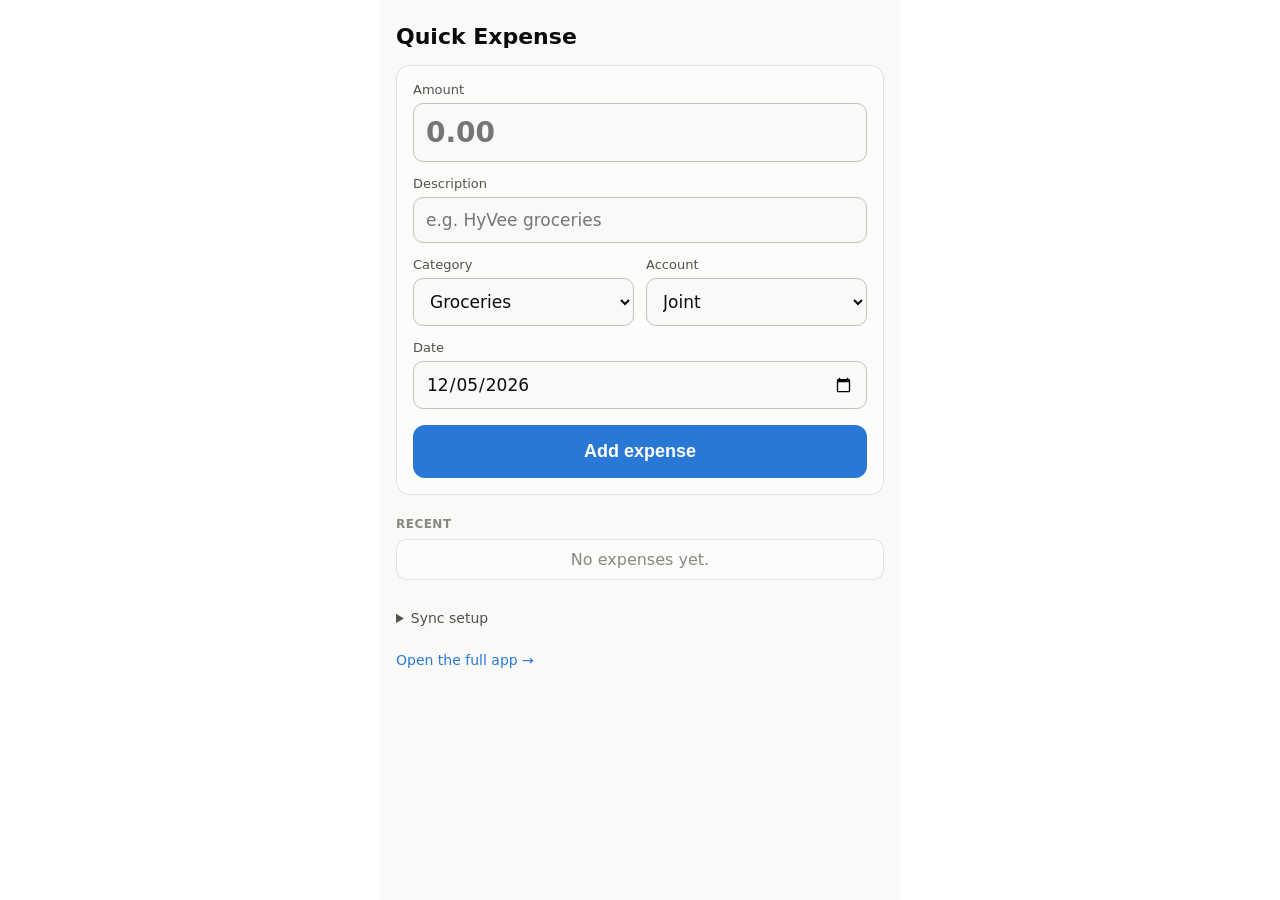
==== quick/index.html @ 9dbb1e1a "Add phone-first Quick Expense page that syncs to the same data A minimal companion at /quick/ for lo" ====
<!DOCTYPE html>
<html lang="en">
<head>
  <meta charset="UTF-8" />
  <meta name="viewport" content="width=device-width, initial-scale=1" />
  <meta name="color-scheme" content="light dark" />
  <meta name="theme-color" content="#0b0b0b" />
  <title>Quick Expense</title>
  <link rel="icon" href="data:image/svg+xml,%3Csvg xmlns='http://www.w3.org/2000/svg' viewBox='0 0 100 100'%3E%3Ctext y='.9em' font-size='90'%3E%F0%9F%92%B8%3C/text%3E%3C/svg%3E" />
  <link rel="stylesheet" href="../styles.css" />
  <style>
    .quick { max-width: 520px; }
    .q-header { display: flex; justify-content: space-between; align-items: center; gap: 8px; padding: 8px 0 16px; }
    .q-header h1 { font-size: 22px; font-weight: 650; }
    .q-form { display: flex; flex-direction: column; gap: 14px; background: var(--surface-1); border: 1px solid var(--border); border-radius: 14px; padding: 16px; }
    .q-field { display: flex; flex-direction: column; gap: 6px; }
    .q-field label { font-size: 13px; color: var(--text-secondary); }
    .q-form input, .q-form select { font: inherit; font-size: 17px; padding: 12px; border-radius: 10px; border: 1px solid var(--axis); background: var(--page); color: var(--text-primary); width: 100%; }
    .q-form input:focus, .q-form select:focus { outline: 2px solid var(--series-1); outline-offset: 1px; border-color: transparent; }
    .q-amount input { font-size: 28px; font-weight: 600; }
    .q-row { display: flex; gap: 12px; }
    .q-row .q-field { flex: 1; min-width: 0; }
    .q-add { font-size: 18px; font-weight: 650; background: var(--series-1); color: #fff; border: none; border-radius: 12px; padding: 16px; cursor: pointer; margin-top: 2px; }
    .q-add:active { filter: brightness(1.1); }
    .q-toast { position: fixed; left: 50%; transform: translateX(-50%); bottom: 24px; background: var(--status-good); color: #fff; padding: 12px 20px; border-radius: 999px; font-weight: 600; font-size: 15px; box-shadow: 0 6px 24px rgba(0,0,0,.25); z-index: 20; }
    .q-toast.warn { background: var(--status-warning); color: #201a00; }
    .q-toast.err { background: var(--status-critical); }
    .q-recent { margin-top: 22px; }
    .q-recent h2 { font-size: 12px; color: var(--text-muted); text-transform: uppercase; letter-spacing: .04em; margin-bottom: 8px; }
    #recentList { list-style: none; display: flex; flex-direction: column; gap: 4px; padding: 0; }
    #recentList li { display: flex; justify-content: space-between; align-items: center; gap: 12px; padding: 10px 12px; background: var(--surface-1); border: 1px solid var(--border); border-radius: 10px; }
    .q-r-main { display: flex; flex-direction: column; gap: 2px; min-width: 0; }
    .q-r-desc { font-weight: 500; white-space: nowrap; overflow: hidden; text-overflow: ellipsis; }
    .q-r-cat { font-size: 12px; color: var(--text-muted); }
    .q-r-amt { font-weight: 600; font-variant-numeric: tabular-nums; white-space: nowrap; }
    .q-empty { color: var(--text-muted); justify-content: center !important; }
    .q-sync { margin-top: 22px; font-size: 14px; }
    .q-sync summary { cursor: pointer; color: var(--text-secondary); padding: 8px 0; }
    .q-syncbody { padding: 8px 0; display: flex; flex-direction: column; gap: 10px; }
    .q-syncbody .muted { color: var(--text-muted); font-size: 13px; }
    .q-btn { font: inherit; font-size: 15px; padding: 11px 16px; border-radius: 10px; cursor: pointer; }
    .q-btn.primary { background: var(--series-1); color: #fff; border: none; font-weight: 600; }
    .q-btn.ghost { background: none; border: 1px solid var(--axis); color: var(--text-secondary); }
    .q-fulllink { display: inline-block; margin-top: 18px; color: var(--series-1); text-decoration: none; font-size: 14px; }
  </style>
</head>
<body>
  <div class="app viz-root quick">
    <header class="q-header">
      <h1>Quick Expense</h1>
      <span id="syncBadge" class="sync-badge" hidden></span>
    </header>

    <form id="expForm" class="q-form" autocomplete="off">
      <div class="q-field q-amount">
        <label for="amount">Amount</label>
        <input id="amount" name="amount" type="number" inputmode="decimal" step="0.01" min="0.01" placeholder="0.00" required />
      </div>
      <div class="q-field">
        <label for="desc">Description</label>
        <input id="desc" name="desc" type="text" placeholder="e.g. HyVee groceries" required />
      </div>
      <div class="q-row">
        <div class="q-field">
          <label for="category">Category</label>
          <select id="category" name="category"></select>
        </div>
        <div class="q-field">
          <label for="account">Account</label>
          <select id="account" name="account"></select>
        </div>
      </div>
      <div class="q-field">
        <label for="date">Date</label>
        <input id="date" name="date" type="date" required />
      </div>
      <button class="q-add" type="submit">Add expense</button>
    </form>

    <section class="q-recent">
      <h2>Recent</h2>
      <ul id="recentList"></ul>
    </section>

    <details class="q-sync">
      <summary>Sync setup</summary>
      <div class="q-syncbody" id="syncArea"></div>
    </details>

    <a class="q-fulllink" href="../">Open the full app →</a>
    <div id="toast" class="q-toast" hidden></div>
  </div>
  <script src="quick.js"></script>
</body>
</html>
---- styles.css ----
/* Reference dataviz palette — light mode defaults, dark under both the OS
   media query and the explicit data-theme stamp so the toggle wins both ways. */
.viz-root {
  color-scheme: light;
  --page: #f9f9f7;
  --surface-1: #fcfcfb;
  --text-primary: #0b0b0b;
  --text-secondary: #52514e;
  --text-muted: #898781;
  --grid: #e1e0d9;
  --axis: #c3c2b7;
  --border: rgba(11, 11, 11, 0.10);
  --series-1: #2a78d6;
  --seq-150: #b7d3f6;
  --seq-250: #86b6ef;
  --status-good: #0ca30c;
  --status-warning: #fab219;
  --status-serious: #ec835a;
  --status-critical: #d03b3b;
  --delta-good: #006300;
  --delta-bad: #d03b3b;
}
@media (prefers-color-scheme: dark) {
  :root:where(:not([data-theme="light"])) .viz-root {
    color-scheme: dark;
    --page: #0d0d0d;
    --surface-1: #1a1a19;
    --text-primary: #ffffff;
    --text-secondary: #c3c2b7;
    --text-muted: #898781;
    --grid: #2c2c2a;
    --axis: #383835;
    --border: rgba(255, 255, 255, 0.10);
    --series-1: #3987e5;
    --seq-150: #104281;
    --seq-250: #1c5cab;
    --delta-good: #0ca30c;
  }
}
:root[data-theme="dark"] .viz-root {
  color-scheme: dark;
  --page: #0d0d0d;
  --surface-1: #1a1a19;
  --text-primary: #ffffff;
  --text-secondary: #c3c2b7;
  --text-muted: #898781;
  --grid: #2c2c2a;
  --axis: #383835;
  --border: rgba(255, 255, 255, 0.10);
  --series-1: #3987e5;
  --seq-150: #104281;
  --seq-250: #1c5cab;
  --delta-good: #0ca30c;
}

* { box-sizing: border-box; margin: 0; }

body {
  font-family: system-ui, -apple-system, "Segoe UI", sans-serif;
  background: var(--page);
}

.app {
  max-width: 1080px;
  margin: 0 auto;
  padding: 16px 16px 64px;
  color: var(--text-primary);
  background: var(--page);
  min-height: 100vh;
}

.app-header {
  display: flex;
  justify-content: space-between;
  align-items: flex-start;
  gap: 12px;
  padding: 8px 0 16px;
}
.app-header h1 { font-size: 22px; font-weight: 650; }
.subtitle { color: var(--text-secondary); font-size: 14px; margin-top: 2px; }

.ghost-btn {
  background: none;
  border: 1px solid var(--border);
  border-radius: 8px;
  color: var(--text-secondary);
  font-size: 16px;
  padding: 6px 10px;
  cursor: pointer;
}
.ghost-btn:hover { background: var(--surface-1); }

.header-actions { display: flex; align-items: center; gap: 8px; }
.sync-badge {
  font-size: 12px;
  color: var(--text-secondary);
  border: 1px solid var(--border);
  border-radius: 999px;
  padding: 4px 10px;
  white-space: nowrap;
}
.sync-badge.err { color: var(--status-critical); border-color: var(--status-critical); }

/* Tabs */
.tabs {
  display: flex;
  gap: 4px;
  overflow-x: auto;
  border-bottom: 1px solid var(--grid);
  margin-bottom: 20px;
  -webkit-overflow-scrolling: touch;
}
.tab {
  background: none;
  border: none;
  border-bottom: 2px solid transparent;
  color: var(--text-secondary);
  font-size: 14px;
  font-weight: 500;
  padding: 10px 12px;
  cursor: pointer;
  white-space: nowrap;
}
.tab:hover { color: var(--text-primary); }
.tab.active { color: var(--text-primary); border-bottom-color: var(--series-1); }
.tab-panel { display: none; }
.tab-panel.active { display: block; }

/* Cards */
.card {
  background: var(--surface-1);
  border: 1px solid var(--border);
  border-radius: 12px;
  padding: 16px;
  margin-bottom: 16px;
}
.card h2 { font-size: 15px; font-weight: 600; margin-bottom: 4px; }
.card .card-note { font-size: 13px; color: var(--text-muted); margin-bottom: 12px; }

/* Hero + stat tiles */
.hero { text-align: left; padding: 20px 16px; }
.hero .hero-label { font-size: 14px; color: var(--text-secondary); }
.hero .hero-value { font-size: 48px; font-weight: 600; line-height: 1.15; }
.hero .hero-sub { font-size: 13px; color: var(--text-muted); margin-top: 4px; }

.kpi-row {
  display: grid;
  grid-template-columns: repeat(auto-fit, minmax(150px, 1fr));
  gap: 12px;
  margin-bottom: 16px;
}
.stat-tile {
  background: var(--surface-1);
  border: 1px solid var(--border);
  border-radius: 12px;
  padding: 12px 14px;
}
.stat-tile .stat-label { font-size: 13px; color: var(--text-secondary); }
.stat-tile .stat-value { font-size: 24px; font-weight: 600; margin-top: 2px; }
.stat-tile .stat-sub { font-size: 12px; color: var(--text-muted); margin-top: 2px; }

/* Meters — unfilled track is a lighter step of the same ramp */
.meter {
  height: 8px;
  border-radius: 4px;
  background: var(--seq-150);
  overflow: hidden;
}
.meter-fill {
  height: 100%;
  border-radius: 4px 0 0 4px;
  background: var(--series-1);
  min-width: 2px;
}
.meter-fill.warn { background: var(--status-warning); }
.meter-fill.over { background: var(--status-critical); }
.meter-row { margin-bottom: 12px; }
.meter-head {
  display: flex;
  justify-content: space-between;
  align-items: baseline;
  font-size: 13px;
  margin-bottom: 4px;
  gap: 8px;
}
.meter-head .meter-name { color: var(--text-primary); font-weight: 500; }
.meter-head .meter-nums { color: var(--text-secondary); white-space: nowrap; }
.meter-head .flag { font-size: 12px; margin-left: 6px; }
.flag.over-flag { color: var(--status-critical); font-weight: 600; }
.flag.warn-flag { color: var(--text-secondary); font-weight: 600; }

/* Tables */
.table-wrap { overflow-x: auto; }
table {
  width: 100%;
  border-collapse: collapse;
  font-size: 13.5px;
}
th {
  text-align: left;
  font-weight: 600;
  color: var(--text-muted);
  font-size: 12px;
  text-transform: uppercase;
  letter-spacing: 0.03em;
  padding: 8px 10px;
  border-bottom: 1px solid var(--axis);
  white-space: nowrap;
}
td {
  padding: 8px 10px;
  border-bottom: 1px solid var(--grid);
  color: var(--text-primary);
  vertical-align: middle;
}
td.num, th.num { text-align: right; font-variant-numeric: tabular-nums; }
tr.total-row td { font-weight: 600; border-top: 1px solid var(--axis); border-bottom: none; }
td .muted, .muted { color: var(--text-muted); }
td .secondary { color: var(--text-secondary); }
.pos { color: var(--delta-good); }
.neg { color: var(--delta-bad); }

.row-actions { white-space: nowrap; text-align: right; }
.row-actions button {
  background: none;
  border: none;
  cursor: pointer;
  color: var(--text-muted);
  font-size: 13px;
  padding: 2px 6px;
  border-radius: 6px;
}
.row-actions button:hover { color: var(--text-primary); background: var(--page); }

/* Forms */
.form-grid {
  display: flex;
  flex-wrap: wrap;
  gap: 8px;
  align-items: flex-end;
  margin-bottom: 12px;
}
.field { display: flex; flex-direction: column; gap: 3px; }
.field label { font-size: 12px; color: var(--text-secondary); }
input, select {
  font: inherit;
  font-size: 14px;
  color: var(--text-primary);
  background: var(--page);
  border: 1px solid var(--axis);
  border-radius: 8px;
  padding: 7px 9px;
  min-width: 0;
}
input:focus, select:focus { outline: 2px solid var(--series-1); outline-offset: 1px; border-color: transparent; }
input[type="number"] { width: 110px; }
input[type="date"], input[type="month"] { width: 150px; }
.checkbox-field { flex-direction: row; align-items: center; gap: 6px; padding-bottom: 9px; }
.checkbox-field input { width: auto; }

.primary-btn {
  font: inherit;
  font-size: 14px;
  font-weight: 600;
  background: var(--series-1);
  color: #fff;
  border: none;
  border-radius: 8px;
  padding: 8px 16px;
  cursor: pointer;
}
.primary-btn:hover { filter: brightness(1.08); }
.secondary-btn {
  font: inherit;
  font-size: 14px;
  background: none;
  border: 1px solid var(--axis);
  color: var(--text-secondary);
  border-radius: 8px;
  padding: 8px 14px;
  cursor: pointer;
}
.secondary-btn:hover { color: var(--text-primary); }
.danger-btn {
  font: inherit;
  font-size: 14px;
  background: none;
  border: 1px solid var(--status-critical);
  color: var(--status-critical);
  border-radius: 8px;
  padding: 8px 14px;
  cursor: pointer;
}

.toolbar {
  display: flex;
  flex-wrap: wrap;
  gap: 8px;
  align-items: center;
  margin-bottom: 12px;
}
.toolbar .spacer { flex: 1; }

/* Chart */
.chart-svg { width: 100%; height: auto; display: block; }
.chart-tooltip {
  position: fixed;
  z-index: 10;
  pointer-events: none;
  background: var(--surface-1);
  color: var(--text-primary);
  border: 1px solid var(--border);
  border-radius: 8px;
  box-shadow: 0 4px 16px rgba(0, 0, 0, 0.15);
  padding: 8px 10px;
  font-size: 13px;
  max-width: 260px;
}
.chart-tooltip .tt-title { font-weight: 600; margin-bottom: 2px; }
.chart-tooltip .tt-line { color: var(--text-secondary); }

.two-col {
  display: grid;
  grid-template-columns: 1fr 1fr;
  gap: 16px;
}
@media (max-width: 760px) {
  .two-col { grid-template-columns: 1fr; }
}

.empty-note { color: var(--text-muted); font-size: 13.5px; padding: 8px 0; }
textarea.io-area {
  width: 100%;
  min-height: 140px;
  font-family: ui-monospace, monospace;
  font-size: 12px;
  color: var(--text-primary);
  background: var(--page);
  border: 1px solid var(--axis);
  border-radius: 8px;
  padding: 8px;
}
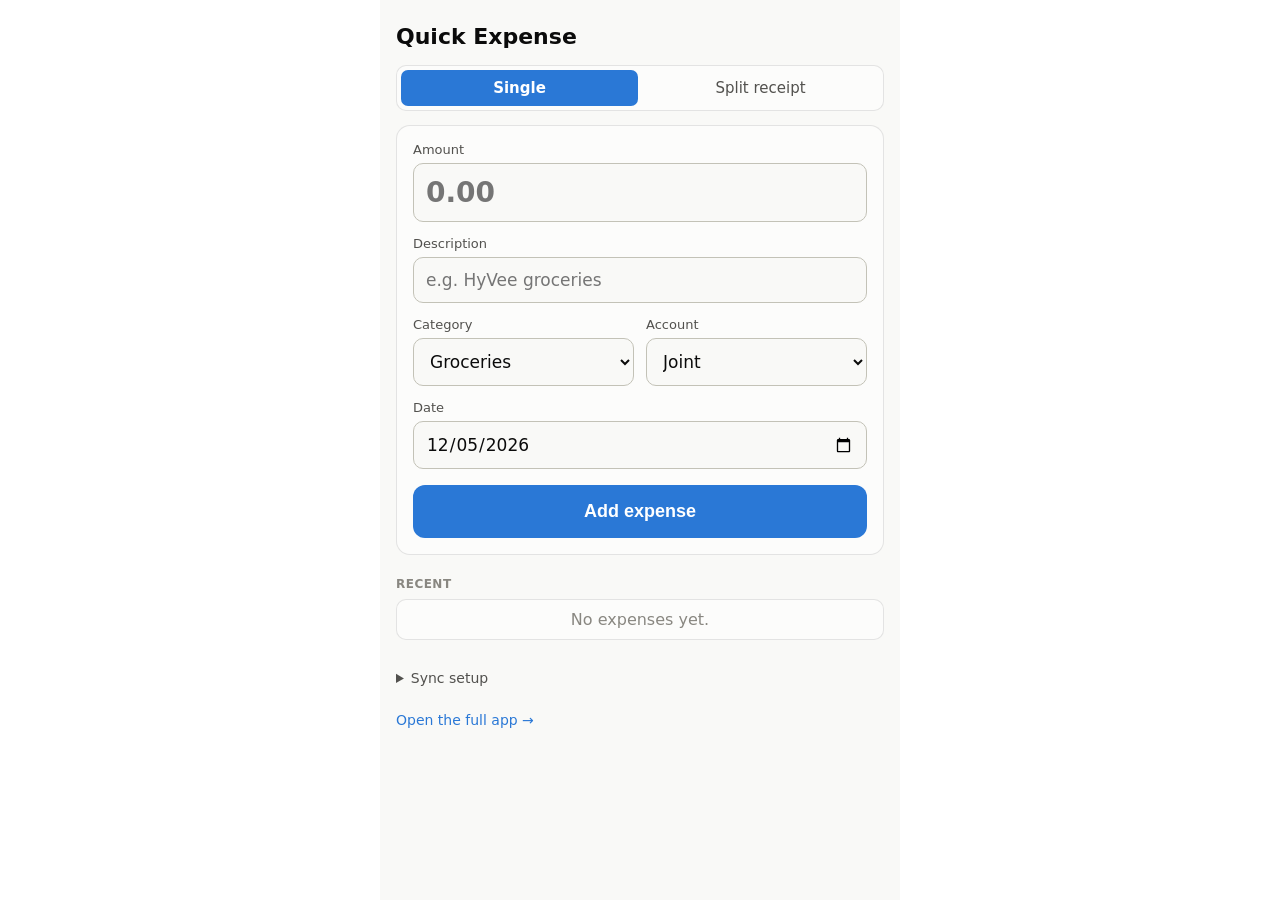
==== commit 6a0c7f32: "Tax-inclusive receipt splitting + 50/30/20 Need/Want/Savings Receipt splitting (method D, gross-up):" ====
--- a/quick/index.html
+++ b/quick/index.html
@@ -42,6 +42,19 @@
     .q-btn.primary { background: var(--series-1); color: #fff; border: none; font-weight: 600; }
     .q-btn.ghost { background: none; border: 1px solid var(--axis); color: var(--text-secondary); }
     .q-fulllink { display: inline-block; margin-top: 18px; color: var(--series-1); text-decoration: none; font-size: 14px; }
+    .q-modes { display: flex; gap: 4px; background: var(--surface-1); border: 1px solid var(--border); border-radius: 10px; padding: 4px; margin-bottom: 14px; }
+    .q-mode { flex: 1; font: inherit; font-size: 15px; padding: 9px; border: none; border-radius: 7px; background: none; color: var(--text-secondary); cursor: pointer; }
+    .q-mode.active { background: var(--series-1); color: #fff; font-weight: 600; }
+    .q-splitline { border: 1px solid var(--border); border-radius: 10px; padding: 10px; margin-bottom: 8px; display: flex; flex-direction: column; gap: 8px; background: var(--page); }
+    .q-splitrow { display: flex; gap: 8px; align-items: center; }
+    .q-splitrow .sp-cat { flex: 1; min-width: 0; font-size: 16px; padding: 9px; border-radius: 8px; border: 1px solid var(--axis); background: var(--surface-1); color: var(--text-primary); }
+    .q-splitrow .sp-amt { width: 92px; font-size: 16px; padding: 9px; border-radius: 8px; border: 1px solid var(--axis); background: var(--surface-1); color: var(--text-primary); }
+    .sp-desc { font: inherit; font-size: 15px; padding: 9px; border-radius: 8px; border: 1px solid var(--axis); background: var(--surface-1); color: var(--text-primary); width: 100%; }
+    .sp-taxwrap { display: flex; align-items: center; gap: 4px; font-size: 13px; color: var(--text-secondary); white-space: nowrap; }
+    .sp-del { background: none; border: none; color: var(--text-muted); font-size: 16px; cursor: pointer; padding: 4px; }
+    .sp-withtax { font-size: 12px; }
+    #splitSection #spTaxMode { width: auto; flex: 0 0 auto; }
+    #splitSection #spTaxValue { width: auto; flex: 1; }
   </style>
 </head>
 <body>
@@ -51,31 +64,40 @@
       <span id="syncBadge" class="sync-badge" hidden></span>
     </header>
 
-    <form id="expForm" class="q-form" autocomplete="off">
-      <div class="q-field q-amount">
-        <label for="amount">Amount</label>
-        <input id="amount" name="amount" type="number" inputmode="decimal" step="0.01" min="0.01" placeholder="0.00" required />
-      </div>
-      <div class="q-field">
-        <label for="desc">Description</label>
-        <input id="desc" name="desc" type="text" placeholder="e.g. HyVee groceries" required />
-      </div>
-      <div class="q-row">
-        <div class="q-field">
-          <label for="category">Category</label>
-          <select id="category" name="category"></select>
+    <div class="q-modes">
+      <button type="button" class="q-mode active" data-mode="single">Single</button>
+      <button type="button" class="q-mode" data-mode="split">Split receipt</button>
+    </div>
+
+    <section id="singleSection">
+      <form id="expForm" class="q-form" autocomplete="off">
+        <div class="q-field q-amount">
+          <label for="amount">Amount</label>
+          <input id="amount" name="amount" type="number" inputmode="decimal" step="0.01" min="0.01" placeholder="0.00" required />
         </div>
         <div class="q-field">
-          <label for="account">Account</label>
-          <select id="account" name="account"></select>
+          <label for="desc">Description</label>
+          <input id="desc" name="desc" type="text" placeholder="e.g. HyVee groceries" required />
         </div>
-      </div>
-      <div class="q-field">
-        <label for="date">Date</label>
-        <input id="date" name="date" type="date" required />
-      </div>
-      <button class="q-add" type="submit">Add expense</button>
-    </form>
+        <div class="q-row">
+          <div class="q-field">
+            <label for="category">Category</label>
+            <select id="category" name="category"></select>
+          </div>
+          <div class="q-field">
+            <label for="account">Account</label>
+            <select id="account" name="account"></select>
+          </div>
+        </div>
+        <div class="q-field">
+          <label for="date">Date</label>
+          <input id="date" name="date" type="date" required />
+        </div>
+        <button class="q-add" type="submit">Add expense</button>
+      </form>
+    </section>
+
+    <section id="splitSection" hidden></section>
 
     <section class="q-recent">
       <h2>Recent</h2>
--- a/styles.css
+++ b/styles.css
@@ -329,6 +329,14 @@
 }
 
 .empty-note { color: var(--text-muted); font-size: 13.5px; padding: 8px 0; }
+
+/* Receipt splitter */
+.rc-table select, .rc-table input[type="text"], .rc-table .rc-desc { width: 100%; min-width: 90px; }
+.rc-table .rc-amt { width: 90px; }
+.rc-table td { vertical-align: middle; }
+.rc-table .rc-del { color: var(--text-muted); font-size: 15px; }
+.rc-table .rc-del:hover { color: var(--status-critical); }
+.rc-summary { margin: 12px 0; font-size: 14px; color: var(--text-secondary); }
 textarea.io-area {
   width: 100%;
   min-height: 140px;
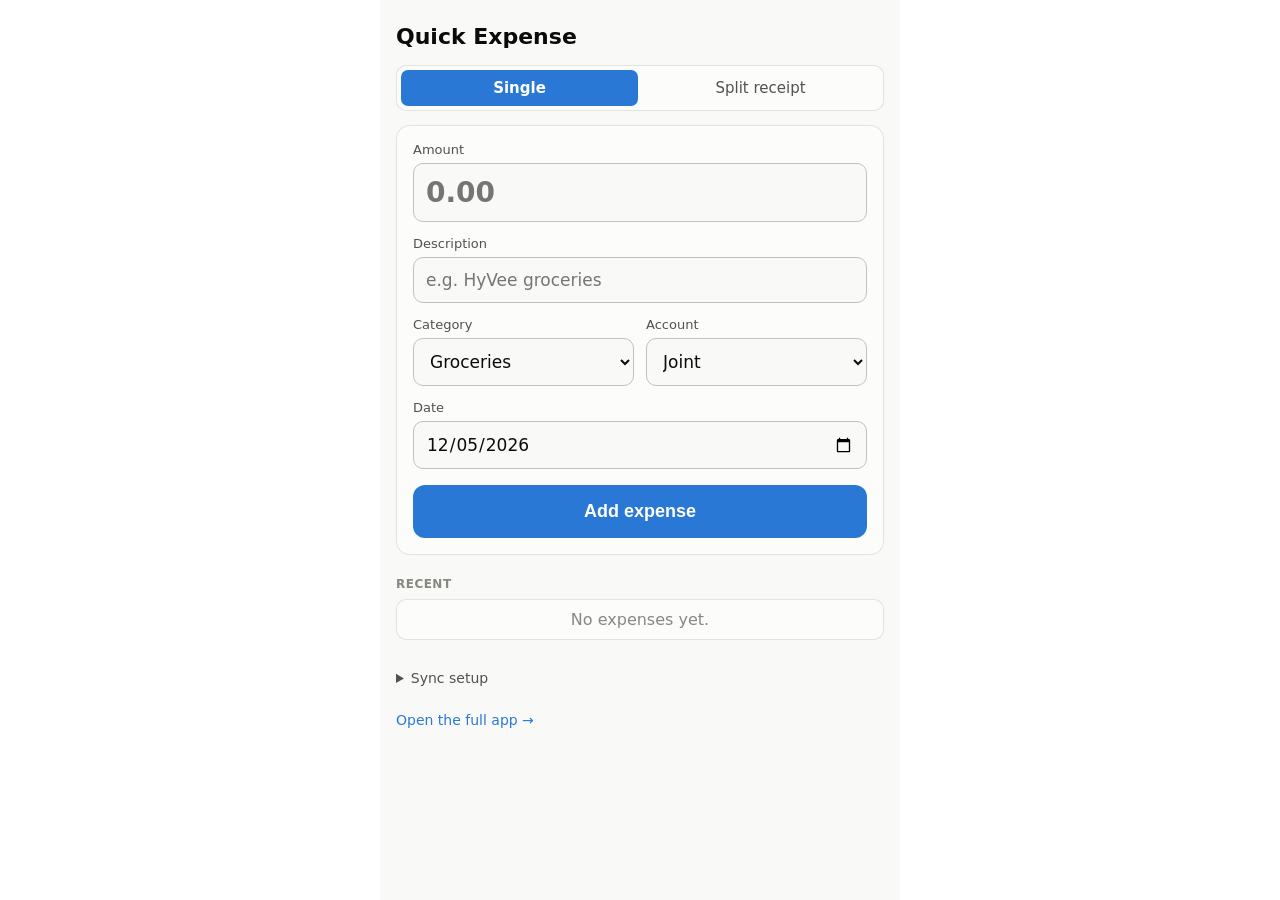
==== commit d9aa75f4: "Installable PWA + scheduled annual/one-time expenses PWA: - Web app manifests for the main app and /" ====
--- a/quick/index.html
+++ b/quick/index.html
@@ -7,6 +7,8 @@
   <meta name="theme-color" content="#0b0b0b" />
   <title>Quick Expense</title>
   <link rel="icon" href="data:image/svg+xml,%3Csvg xmlns='http://www.w3.org/2000/svg' viewBox='0 0 100 100'%3E%3Ctext y='.9em' font-size='90'%3E%F0%9F%92%B8%3C/text%3E%3C/svg%3E" />
+  <link rel="manifest" href="manifest.webmanifest" />
+  <link rel="apple-touch-icon" href="../icons/quick-192.png" />
   <link rel="stylesheet" href="../styles.css" />
   <style>
     .quick { max-width: 520px; }
@@ -113,5 +115,8 @@
     <div id="toast" class="q-toast" hidden></div>
   </div>
   <script src="quick.js"></script>
+  <script>
+    if ("serviceWorker" in navigator) navigator.serviceWorker.register("../sw.js");
+  </script>
 </body>
 </html>
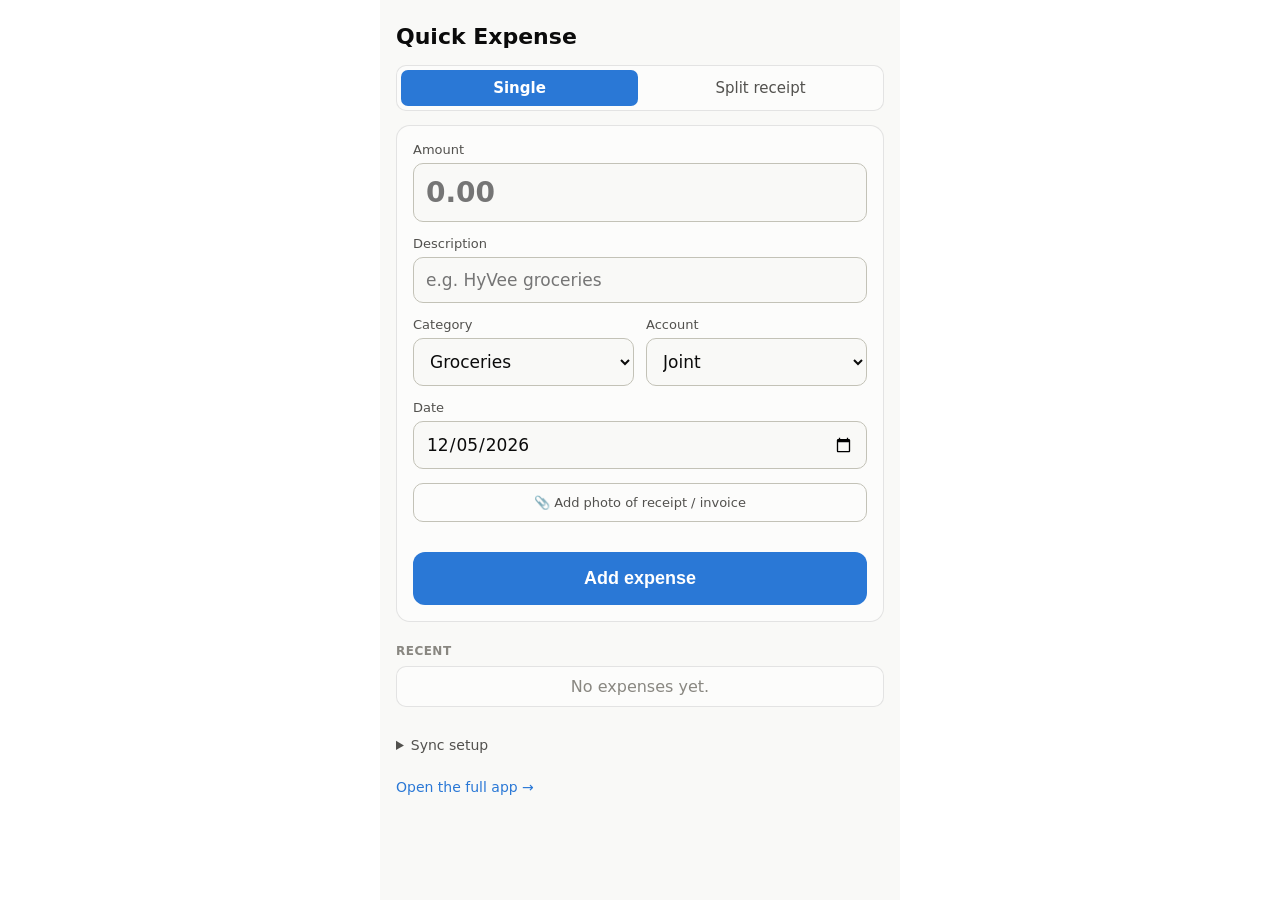
==== commit fcb585ca: "Quick page: attach receipt/invoice photos at entry time Both quick modes get a photo picker (camera " ====
--- a/quick/index.html
+++ b/quick/index.html
@@ -55,6 +55,11 @@
     .sp-taxwrap { display: flex; align-items: center; gap: 4px; font-size: 13px; color: var(--text-secondary); white-space: nowrap; }
     .sp-del { background: none; border: none; color: var(--text-muted); font-size: 16px; cursor: pointer; padding: 4px; }
     .sp-withtax { font-size: 12px; }
+    .q-attach { display: block; text-align: center; cursor: pointer; }
+    .q-chips { display: flex; flex-wrap: wrap; gap: 6px; margin-top: 8px; }
+    .q-chip { display: inline-flex; align-items: center; gap: 6px; max-width: 100%; font-size: 13px; background: var(--page); border: 1px solid var(--axis); border-radius: 999px; padding: 5px 10px; color: var(--text-secondary); }
+    .q-chip button { background: none; border: none; cursor: pointer; color: var(--text-muted); font-size: 13px; padding: 0; }
+    .q-r-clip { font-size: 12px; color: var(--text-muted); }
     #splitSection #spTaxMode { width: auto; flex: 0 0 auto; }
     #splitSection #spTaxValue { width: auto; flex: 1; }
   </style>
@@ -95,6 +100,10 @@
           <label for="date">Date</label>
           <input id="date" name="date" type="date" required />
         </div>
+        <div class="q-field">
+          <label class="q-btn ghost q-attach">📎 Add photo of receipt / invoice<input id="singleFile" type="file" accept="image/*,application/pdf" multiple hidden></label>
+          <div id="singleAtts" class="q-chips"></div>
+        </div>
         <button class="q-add" type="submit">Add expense</button>
       </form>
     </section>
--- a/styles.css
+++ b/styles.css
@@ -330,6 +330,47 @@
 
 .empty-note { color: var(--text-muted); font-size: 13.5px; padding: 8px 0; }
 
+/* Inline budget-table editors */
+.cat-limit { width: 90px; text-align: right; font-variant-numeric: tabular-nums; padding: 5px 8px; }
+.cat-class { padding: 5px 8px; }
+.acct-balance { width: 120px; text-align: right; font-variant-numeric: tabular-nums; padding: 5px 8px; }
+
+/* Attachment modal */
+.att-overlay {
+  position: fixed;
+  inset: 0;
+  z-index: 30;
+  background: rgba(0, 0, 0, 0.45);
+  display: flex;
+  align-items: flex-start;
+  justify-content: center;
+  padding: 40px 16px;
+  overflow-y: auto;
+}
+.att-overlay[hidden] { display: none; }
+.att-box {
+  background: var(--surface-1);
+  color: var(--text-primary);
+  border: 1px solid var(--border);
+  border-radius: 14px;
+  padding: 16px;
+  width: 100%;
+  max-width: 560px;
+}
+.att-head { display: flex; justify-content: space-between; align-items: center; gap: 8px; margin-bottom: 10px; }
+.att-head h2 { font-size: 15px; font-weight: 600; overflow: hidden; text-overflow: ellipsis; white-space: nowrap; }
+.att-item { display: flex; align-items: center; gap: 10px; padding: 8px 0; border-bottom: 1px solid var(--grid); }
+.att-item .att-name {
+  background: none; border: none; cursor: pointer; font: inherit;
+  color: var(--series-1); text-align: left; padding: 0;
+  overflow: hidden; text-overflow: ellipsis; white-space: nowrap; flex: 1; min-width: 0;
+}
+.att-item .att-remove { background: none; border: none; cursor: pointer; color: var(--text-muted); font-size: 14px; }
+.att-item .att-remove:hover { color: var(--status-critical); }
+.att-upload { display: inline-block; margin-top: 12px; cursor: pointer; }
+#attPreview { margin-top: 12px; }
+#attPreview img { max-width: 100%; border-radius: 10px; border: 1px solid var(--border); }
+
 /* Receipt splitter */
 .rc-table select, .rc-table input[type="text"], .rc-table .rc-desc { width: 100%; min-width: 90px; }
 .rc-table .rc-amt { width: 90px; }
